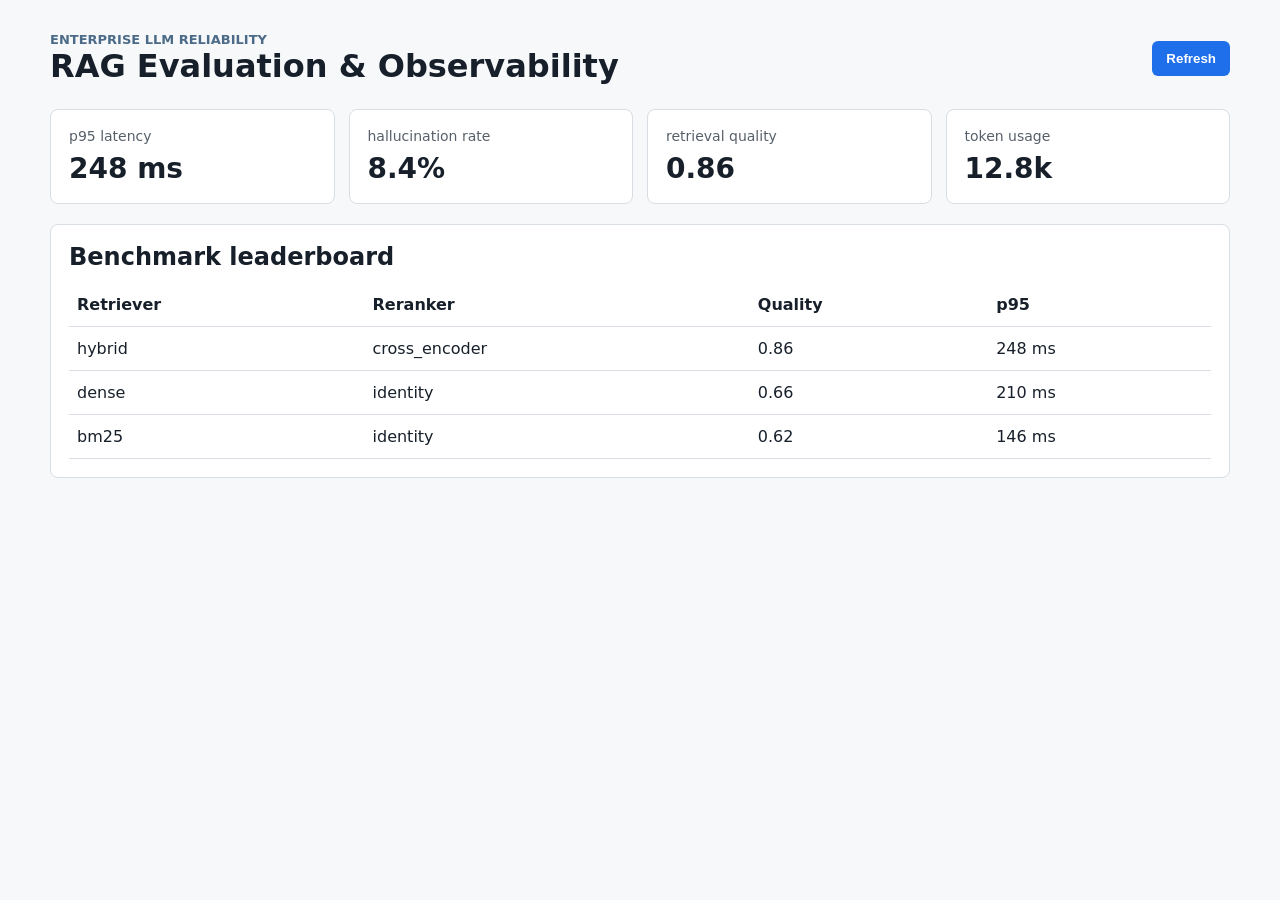
==== frontend/index.html @ 3cdc5534 "Build local RAG evaluation platform foundation" ====
<!doctype html>
<html lang="en">
  <head>
    <meta charset="utf-8" />
    <meta name="viewport" content="width=device-width, initial-scale=1" />
    <title>RAG Observability Dashboard</title>
    <link rel="stylesheet" href="./styles.css" />
  </head>
  <body>
    <main class="shell">
      <header>
        <div>
          <p class="eyebrow">Enterprise LLM Reliability</p>
          <h1>RAG Evaluation & Observability</h1>
        </div>
        <button id="refresh">Refresh</button>
      </header>
      <section class="metrics-grid">
        <article><span>p95 latency</span><strong id="latency">--</strong></article>
        <article><span>hallucination rate</span><strong id="hallucination">--</strong></article>
        <article><span>retrieval quality</span><strong id="retrieval">--</strong></article>
        <article><span>token usage</span><strong id="tokens">--</strong></article>
      </section>
      <section class="panel">
        <h2>Benchmark leaderboard</h2>
        <table>
          <thead><tr><th>Retriever</th><th>Reranker</th><th>Quality</th><th>p95</th></tr></thead>
          <tbody id="leaderboard"></tbody>
        </table>
      </section>
    </main>
    <script src="./main.js"></script>
  </body>
</html>
---- frontend/styles.css ----
:root {
  color-scheme: light;
  font-family: Inter, ui-sans-serif, system-ui, -apple-system, BlinkMacSystemFont, "Segoe UI", sans-serif;
  background: #f7f8fa;
  color: #17202a;
}

body {
  margin: 0;
}

.shell {
  max-width: 1180px;
  margin: 0 auto;
  padding: 32px 20px;
}

header {
  align-items: center;
  display: flex;
  justify-content: space-between;
  margin-bottom: 24px;
}

h1,
h2,
p {
  margin: 0;
}

.eyebrow {
  color: #4b6b88;
  font-size: 13px;
  font-weight: 700;
  letter-spacing: 0;
  text-transform: uppercase;
}

button {
  background: #1f6feb;
  border: 0;
  border-radius: 6px;
  color: white;
  cursor: pointer;
  font-weight: 700;
  padding: 10px 14px;
}

.metrics-grid {
  display: grid;
  gap: 14px;
  grid-template-columns: repeat(auto-fit, minmax(180px, 1fr));
  margin-bottom: 20px;
}

article,
.panel {
  background: white;
  border: 1px solid #d8dee4;
  border-radius: 8px;
  padding: 18px;
}

article span {
  color: #57606a;
  display: block;
  font-size: 14px;
  margin-bottom: 8px;
}

article strong {
  font-size: 28px;
}

table {
  border-collapse: collapse;
  margin-top: 12px;
  width: 100%;
}

th,
td {
  border-bottom: 1px solid #d8dee4;
  padding: 12px 8px;
  text-align: left;
}
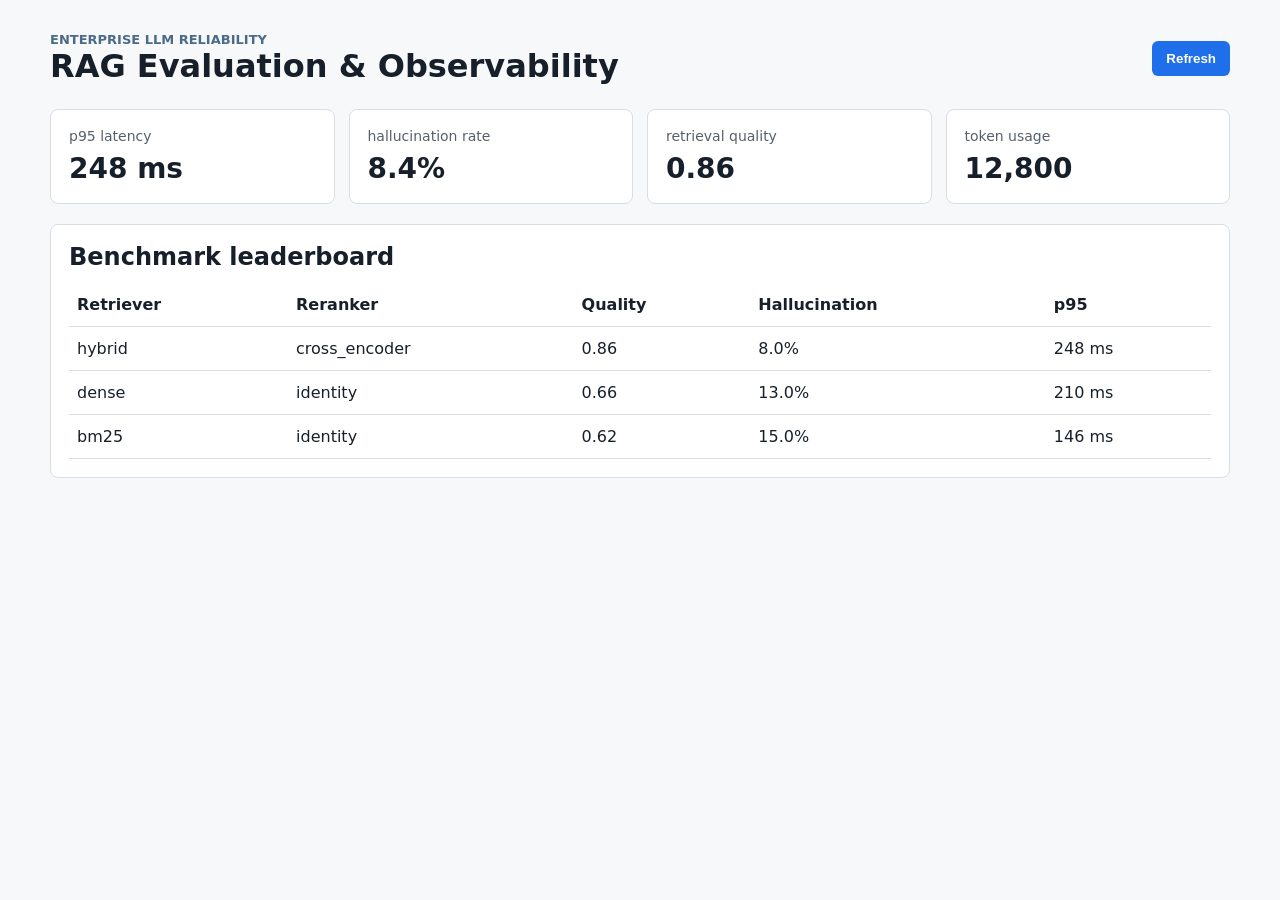
==== commit 1c8a99c2: "Add benchmarking observability dashboard data" ====
--- a/frontend/index.html
+++ b/frontend/index.html
@@ -24,7 +24,15 @@
       <section class="panel">
         <h2>Benchmark leaderboard</h2>
         <table>
-          <thead><tr><th>Retriever</th><th>Reranker</th><th>Quality</th><th>p95</th></tr></thead>
+          <thead>
+            <tr>
+              <th>Retriever</th>
+              <th>Reranker</th>
+              <th>Quality</th>
+              <th>Hallucination</th>
+              <th>p95</th>
+            </tr>
+          </thead>
           <tbody id="leaderboard"></tbody>
         </table>
       </section>
@@ -32,4 +40,3 @@
     <script src="./main.js"></script>
   </body>
 </html>
-
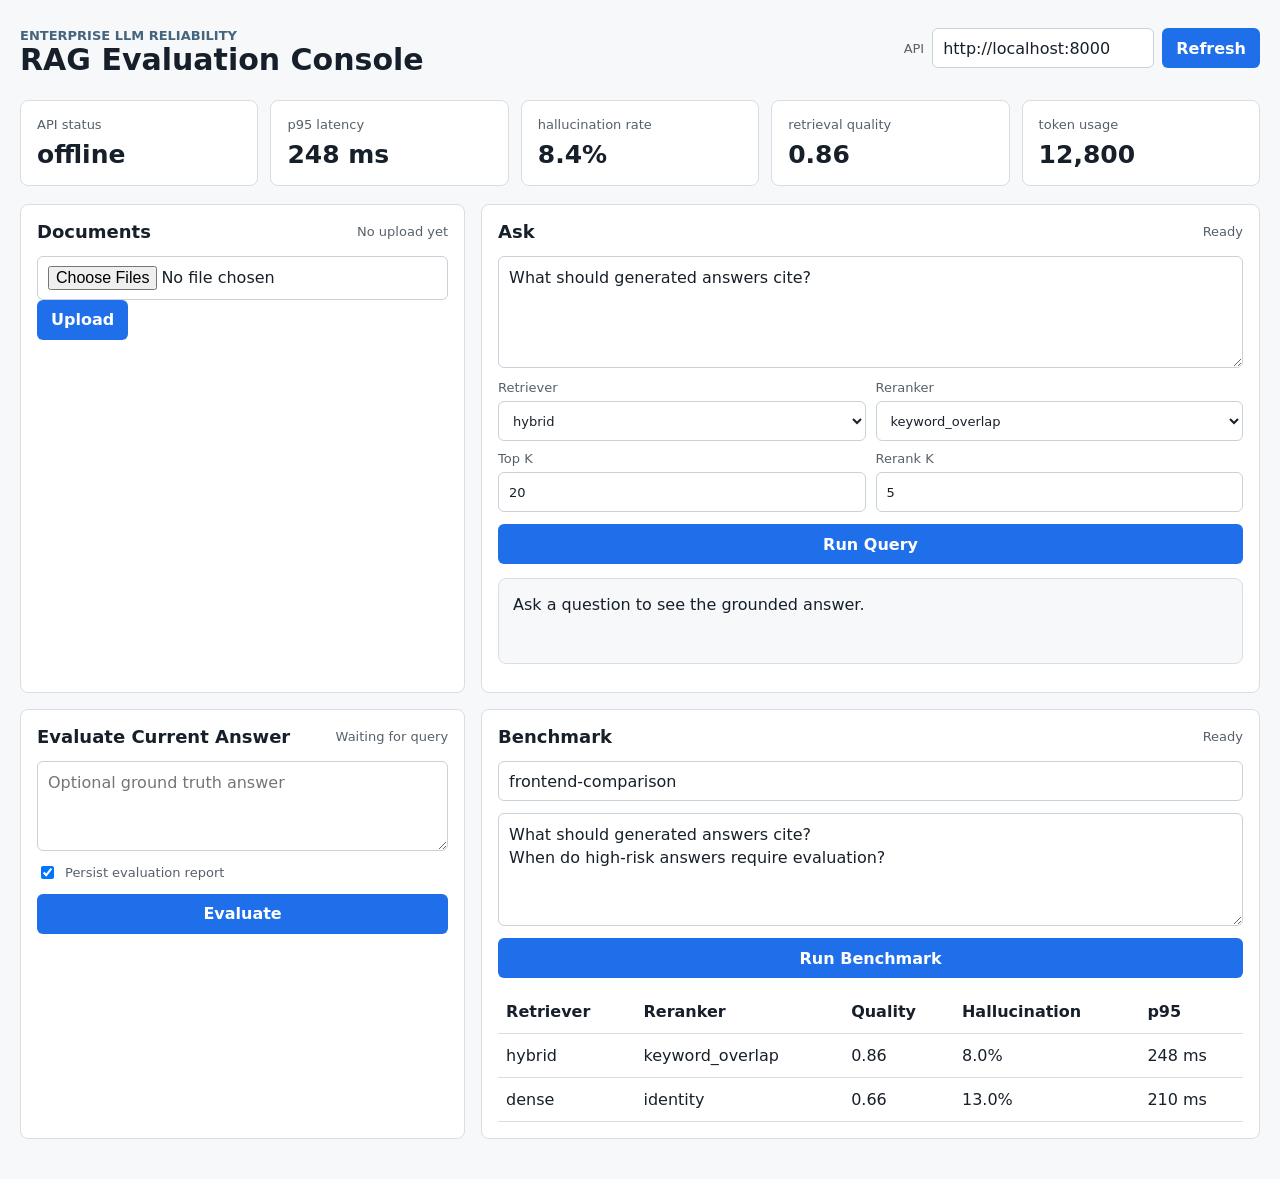
==== commit 78ef4713: "Make frontend console interactive" ====
--- a/frontend/index.html
+++ b/frontend/index.html
@@ -3,38 +3,127 @@
   <head>
     <meta charset="utf-8" />
     <meta name="viewport" content="width=device-width, initial-scale=1" />
-    <title>RAG Observability Dashboard</title>
+    <title>RAG Evaluation Console</title>
     <link rel="stylesheet" href="./styles.css" />
   </head>
   <body>
     <main class="shell">
-      <header>
+      <header class="topbar">
         <div>
           <p class="eyebrow">Enterprise LLM Reliability</p>
-          <h1>RAG Evaluation & Observability</h1>
+          <h1>RAG Evaluation Console</h1>
         </div>
-        <button id="refresh">Refresh</button>
+        <div class="api-control">
+          <label for="api-base">API</label>
+          <input id="api-base" value="http://localhost:8000" />
+          <button id="refresh" type="button">Refresh</button>
+        </div>
       </header>
+
       <section class="metrics-grid">
+        <article><span>API status</span><strong id="api-status">--</strong></article>
         <article><span>p95 latency</span><strong id="latency">--</strong></article>
         <article><span>hallucination rate</span><strong id="hallucination">--</strong></article>
         <article><span>retrieval quality</span><strong id="retrieval">--</strong></article>
         <article><span>token usage</span><strong id="tokens">--</strong></article>
       </section>
-      <section class="panel">
-        <h2>Benchmark leaderboard</h2>
-        <table>
-          <thead>
-            <tr>
-              <th>Retriever</th>
-              <th>Reranker</th>
-              <th>Quality</th>
-              <th>Hallucination</th>
-              <th>p95</th>
-            </tr>
-          </thead>
-          <tbody id="leaderboard"></tbody>
-        </table>
+
+      <section class="workspace">
+        <section class="panel">
+          <div class="panel-heading">
+            <h2>Documents</h2>
+            <span id="upload-status" class="status-text">No upload yet</span>
+          </div>
+          <form id="upload-form">
+            <input id="document-files" type="file" multiple accept=".txt,.md,.markdown,.pdf,.docx" />
+            <button type="submit">Upload</button>
+          </form>
+          <div id="upload-results" class="result-list"></div>
+        </section>
+
+        <section class="panel">
+          <div class="panel-heading">
+            <h2>Ask</h2>
+            <span id="query-status" class="status-text">Ready</span>
+          </div>
+          <form id="query-form" class="stack">
+            <textarea id="question" rows="4">What should generated answers cite?</textarea>
+            <div class="control-grid">
+              <label>
+                Retriever
+                <select id="retriever">
+                  <option value="hybrid">hybrid</option>
+                  <option value="dense">dense</option>
+                  <option value="bm25">bm25</option>
+                  <option value="multi_query">multi_query</option>
+                  <option value="query_decomposition">query_decomposition</option>
+                  <option value="multi_hop">multi_hop</option>
+                </select>
+              </label>
+              <label>
+                Reranker
+                <select id="reranker">
+                  <option value="keyword_overlap">keyword_overlap</option>
+                  <option value="identity">identity</option>
+                  <option value="cross_encoder">cross_encoder</option>
+                  <option value="bge">bge</option>
+                </select>
+              </label>
+              <label>
+                Top K
+                <input id="top-k" type="number" value="20" min="1" max="100" />
+              </label>
+              <label>
+                Rerank K
+                <input id="rerank-top-k" type="number" value="5" min="1" max="25" />
+              </label>
+            </div>
+            <button type="submit">Run Query</button>
+          </form>
+          <div id="answer" class="answer-box">Ask a question to see the grounded answer.</div>
+          <div id="sources" class="source-list"></div>
+        </section>
+
+        <section class="panel">
+          <div class="panel-heading">
+            <h2>Evaluate Current Answer</h2>
+            <span id="eval-status" class="status-text">Waiting for query</span>
+          </div>
+          <form id="evaluate-form" class="stack">
+            <textarea id="ground-truth" rows="3" placeholder="Optional ground truth answer"></textarea>
+            <label class="checkbox-row">
+              <input id="persist-eval" type="checkbox" checked />
+              Persist evaluation report
+            </label>
+            <button type="submit">Evaluate</button>
+          </form>
+          <div id="evaluation-results" class="result-list"></div>
+        </section>
+
+        <section class="panel">
+          <div class="panel-heading">
+            <h2>Benchmark</h2>
+            <span id="benchmark-status" class="status-text">Ready</span>
+          </div>
+          <form id="benchmark-form" class="stack">
+            <input id="benchmark-name" value="frontend-comparison" />
+            <textarea id="benchmark-questions" rows="4">What should generated answers cite?
+When do high-risk answers require evaluation?</textarea>
+            <button type="submit">Run Benchmark</button>
+          </form>
+          <table>
+            <thead>
+              <tr>
+                <th>Retriever</th>
+                <th>Reranker</th>
+                <th>Quality</th>
+                <th>Hallucination</th>
+                <th>p95</th>
+              </tr>
+            </thead>
+            <tbody id="leaderboard"></tbody>
+          </table>
+        </section>
       </section>
     </main>
     <script src="./main.js"></script>
--- a/frontend/styles.css
+++ b/frontend/styles.css
@@ -1,8 +1,12 @@
 :root {
   color-scheme: light;
   font-family: Inter, ui-sans-serif, system-ui, -apple-system, BlinkMacSystemFont, "Segoe UI", sans-serif;
-  background: #f7f8fa;
+  background: #f6f8fa;
   color: #17202a;
+}
+
+* {
+  box-sizing: border-box;
 }
 
 body {
@@ -10,16 +14,17 @@
 }
 
 .shell {
-  max-width: 1180px;
+  max-width: 1280px;
   margin: 0 auto;
-  padding: 32px 20px;
-}
-
-header {
-  align-items: center;
-  display: flex;
+  padding: 28px 20px 40px;
+}
+
+.topbar {
+  align-items: flex-start;
+  display: flex;
+  gap: 16px;
   justify-content: space-between;
-  margin-bottom: 24px;
+  margin-bottom: 22px;
 }
 
 h1,
@@ -28,12 +33,51 @@
   margin: 0;
 }
 
+h1 {
+  font-size: 30px;
+  line-height: 1.15;
+}
+
+h2 {
+  font-size: 18px;
+}
+
 .eyebrow {
-  color: #4b6b88;
+  color: #45647d;
   font-size: 13px;
   font-weight: 700;
   letter-spacing: 0;
   text-transform: uppercase;
+}
+
+.api-control {
+  align-items: center;
+  display: flex;
+  gap: 8px;
+}
+
+button,
+input,
+select,
+textarea {
+  font: inherit;
+}
+
+input,
+select,
+textarea {
+  background: #ffffff;
+  border: 1px solid #c9d1d9;
+  border-radius: 6px;
+  color: #17202a;
+  min-height: 40px;
+  padding: 9px 10px;
+  width: 100%;
+}
+
+textarea {
+  line-height: 1.45;
+  resize: vertical;
 }
 
 button {
@@ -43,14 +87,20 @@
   color: white;
   cursor: pointer;
   font-weight: 700;
+  min-height: 40px;
   padding: 10px 14px;
+  white-space: nowrap;
+}
+
+button:hover {
+  background: #195fc9;
 }
 
 .metrics-grid {
   display: grid;
-  gap: 14px;
-  grid-template-columns: repeat(auto-fit, minmax(180px, 1fr));
-  margin-bottom: 20px;
+  gap: 12px;
+  grid-template-columns: repeat(auto-fit, minmax(170px, 1fr));
+  margin-bottom: 18px;
 }
 
 article,
@@ -58,18 +108,117 @@
   background: white;
   border: 1px solid #d8dee4;
   border-radius: 8px;
-  padding: 18px;
+  padding: 16px;
 }
 
 article span {
   color: #57606a;
   display: block;
-  font-size: 14px;
+  font-size: 13px;
   margin-bottom: 8px;
 }
 
 article strong {
-  font-size: 28px;
+  font-size: 25px;
+}
+
+.workspace {
+  display: grid;
+  gap: 16px;
+  grid-template-columns: minmax(280px, 0.8fr) minmax(360px, 1.4fr);
+}
+
+.panel-heading {
+  align-items: center;
+  display: flex;
+  gap: 12px;
+  justify-content: space-between;
+  margin-bottom: 14px;
+}
+
+.status-text {
+  color: #57606a;
+  font-size: 13px;
+}
+
+.status-text[data-tone="good"] {
+  color: #1a7f37;
+}
+
+.status-text[data-tone="bad"] {
+  color: #cf222e;
+}
+
+.stack {
+  display: grid;
+  gap: 12px;
+}
+
+.control-grid {
+  display: grid;
+  gap: 10px;
+  grid-template-columns: repeat(2, minmax(0, 1fr));
+}
+
+label {
+  color: #57606a;
+  display: grid;
+  font-size: 13px;
+  gap: 6px;
+}
+
+.checkbox-row {
+  align-items: center;
+  display: flex;
+  gap: 8px;
+}
+
+.checkbox-row input {
+  min-height: auto;
+  width: auto;
+}
+
+.answer-box {
+  background: #f6f8fa;
+  border: 1px solid #d8dee4;
+  border-radius: 8px;
+  line-height: 1.55;
+  margin-top: 14px;
+  min-height: 86px;
+  padding: 14px;
+  white-space: pre-wrap;
+}
+
+.source-list,
+.result-list {
+  display: grid;
+  gap: 8px;
+  margin-top: 12px;
+}
+
+.source-item,
+.result-row {
+  background: #f6f8fa;
+  border: 1px solid #d8dee4;
+  border-radius: 8px;
+  padding: 10px;
+}
+
+.source-item summary {
+  cursor: pointer;
+  font-weight: 700;
+}
+
+.source-item p {
+  color: #3b4856;
+  line-height: 1.5;
+  margin-top: 8px;
+}
+
+.result-row {
+  align-items: center;
+  display: flex;
+  justify-content: space-between;
 }
 
 table {
@@ -85,3 +234,15 @@
   text-align: left;
 }
 
+@media (max-width: 860px) {
+  .topbar,
+  .api-control {
+    align-items: stretch;
+    flex-direction: column;
+  }
+
+  .workspace,
+  .control-grid {
+    grid-template-columns: 1fr;
+  }
+}
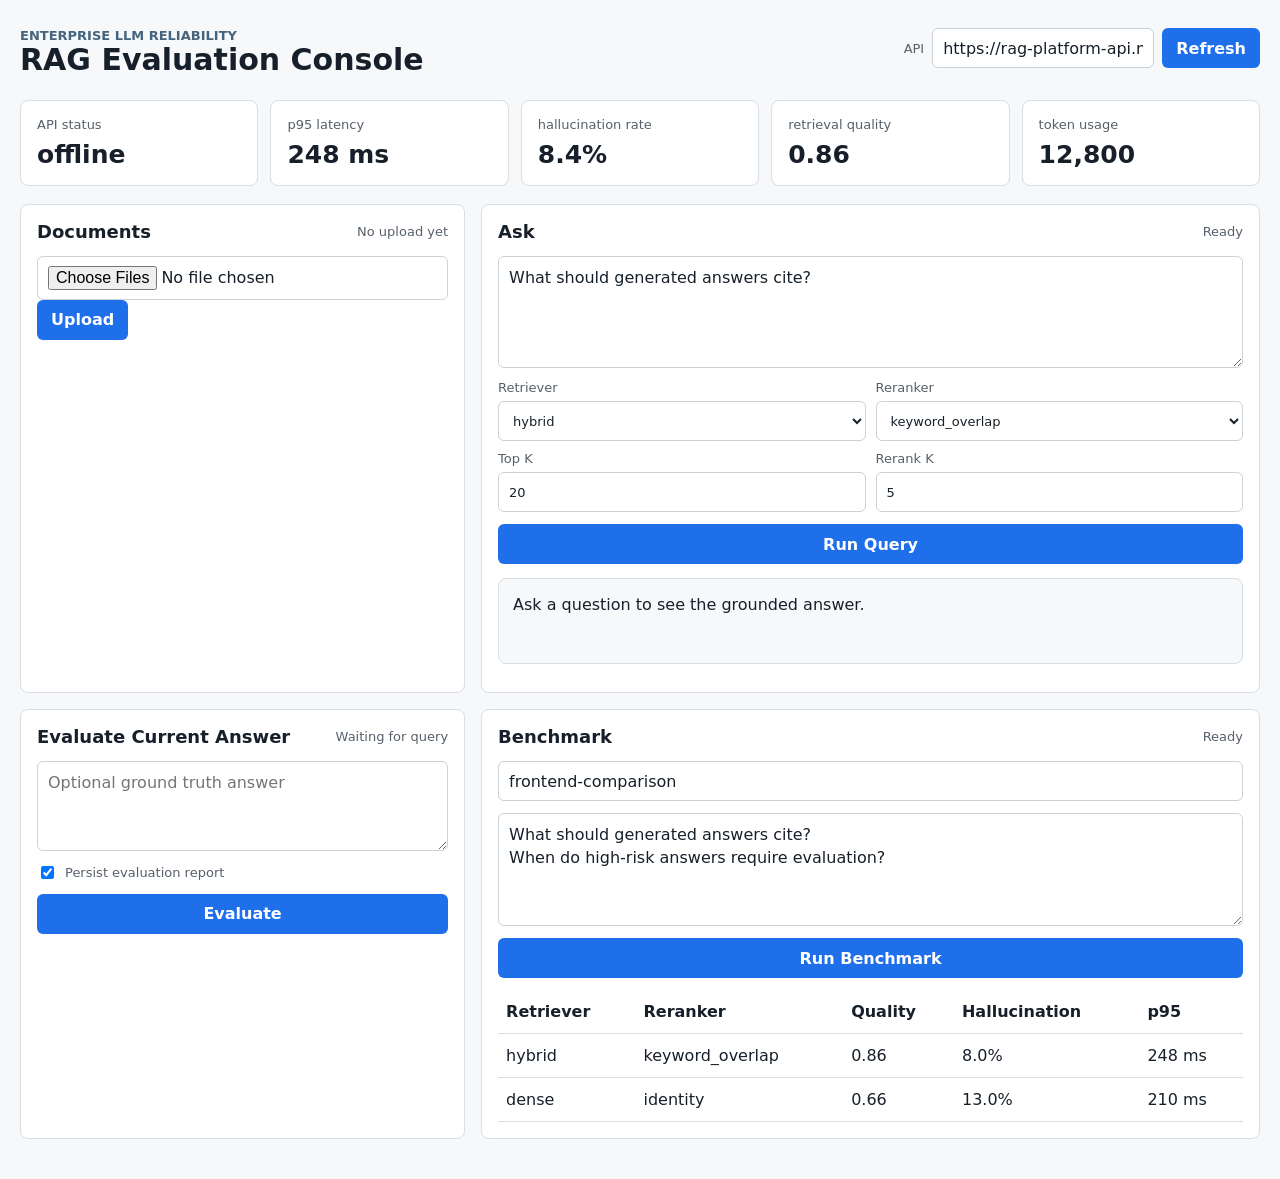
==== commit 0ec8f2e7: "Add hosted frontend deployment support" ====
--- a/frontend/index.html
+++ b/frontend/index.html
@@ -15,7 +15,7 @@
         </div>
         <div class="api-control">
           <label for="api-base">API</label>
-          <input id="api-base" value="http://localhost:8000" />
+          <input id="api-base" />
           <button id="refresh" type="button">Refresh</button>
         </div>
       </header>
@@ -126,6 +126,7 @@
         </section>
       </section>
     </main>
+    <script src="./config.js"></script>
     <script src="./main.js"></script>
   </body>
 </html>
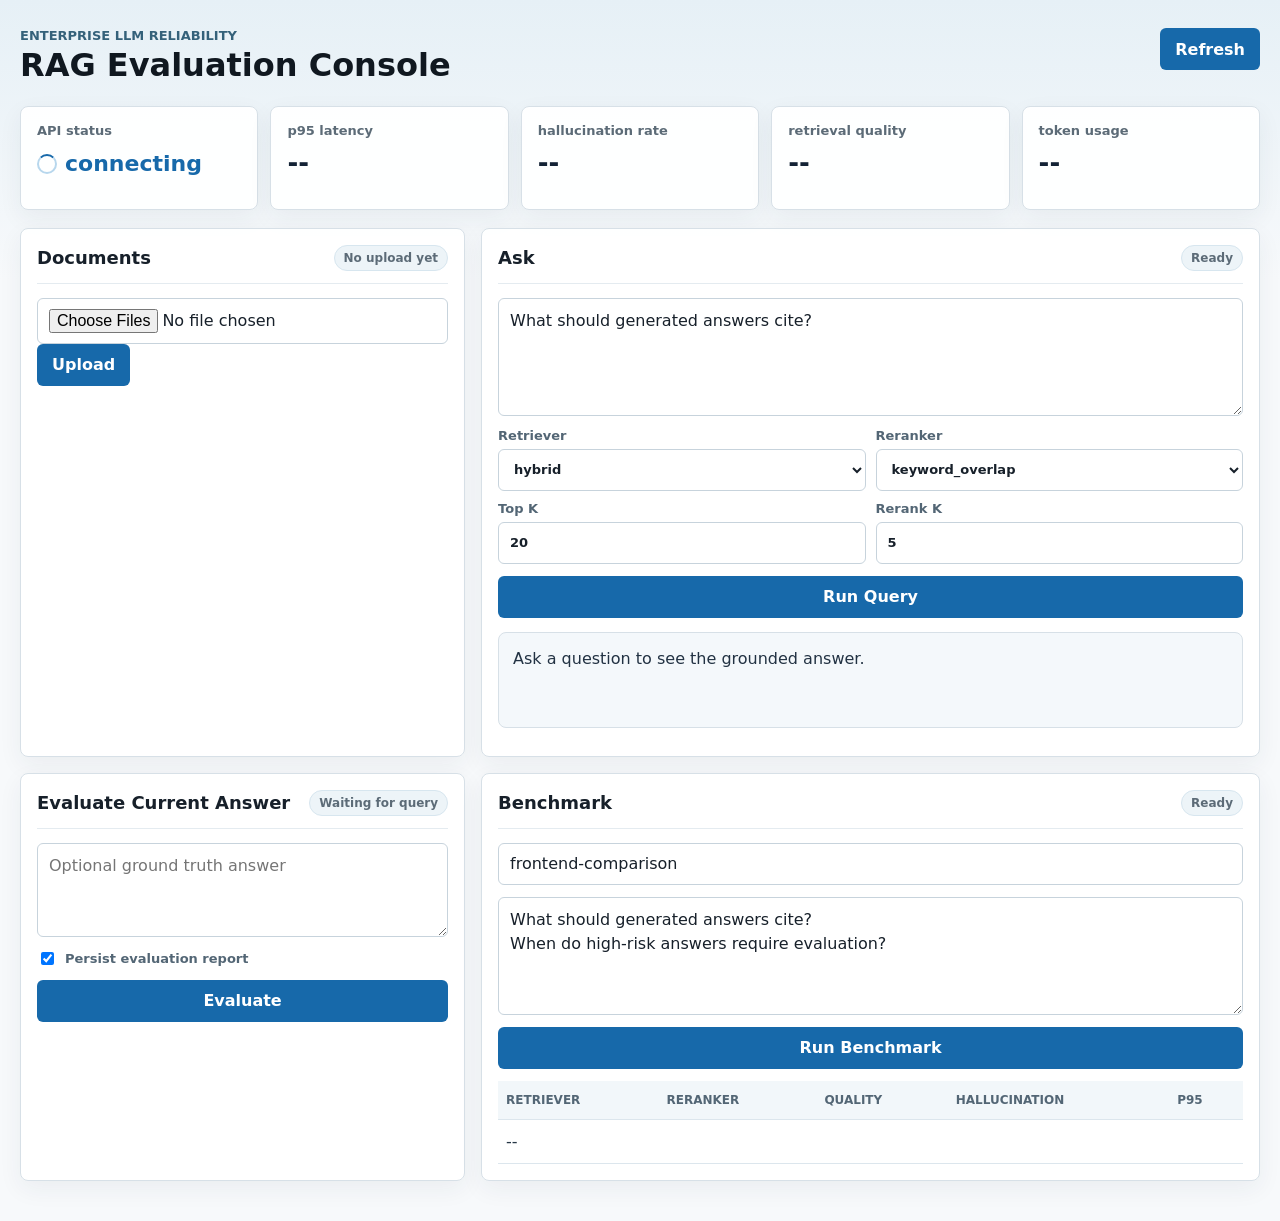
==== commit a3e184cf: "Hide frontend API URL control" ====
--- a/frontend/index.html
+++ b/frontend/index.html
@@ -13,9 +13,7 @@
           <p class="eyebrow">Enterprise LLM Reliability</p>
           <h1>RAG Evaluation Console</h1>
         </div>
-        <div class="api-control">
-          <label for="api-base">API</label>
-          <input id="api-base" />
+        <div class="header-actions">
           <button id="refresh" type="button">Refresh</button>
         </div>
       </header>
--- a/frontend/styles.css
+++ b/frontend/styles.css
@@ -1,8 +1,8 @@
 :root {
   color-scheme: light;
   font-family: Inter, ui-sans-serif, system-ui, -apple-system, BlinkMacSystemFont, "Segoe UI", sans-serif;
-  background: #f6f8fa;
-  color: #17202a;
+  background: #eef4f8;
+  color: #16212f;
 }
 
 * {
@@ -10,19 +10,22 @@
 }
 
 body {
+  background:
+    linear-gradient(180deg, #e6f0f6 0, #f7f9fb 280px),
+    #f7f9fb;
   margin: 0;
 }
 
 .shell {
+  margin: 0 auto;
   max-width: 1280px;
-  margin: 0 auto;
   padding: 28px 20px 40px;
 }
 
 .topbar {
   align-items: flex-start;
   display: flex;
-  gap: 16px;
+  gap: 18px;
   justify-content: space-between;
   margin-bottom: 22px;
 }
@@ -34,26 +37,30 @@
 }
 
 h1 {
-  font-size: 30px;
+  color: #101820;
+  font-size: 32px;
   line-height: 1.15;
 }
 
 h2 {
+  color: #17202a;
   font-size: 18px;
 }
 
 .eyebrow {
-  color: #45647d;
+  color: #34617a;
   font-size: 13px;
-  font-weight: 700;
+  font-weight: 800;
   letter-spacing: 0;
+  margin-bottom: 4px;
   text-transform: uppercase;
 }
 
-.api-control {
+.header-actions {
   align-items: center;
   display: flex;
   gap: 8px;
+  justify-content: flex-end;
 }
 
 button,
@@ -67,33 +74,47 @@
 select,
 textarea {
   background: #ffffff;
-  border: 1px solid #c9d1d9;
+  border: 1px solid #c7d3dc;
   border-radius: 6px;
   color: #17202a;
-  min-height: 40px;
-  padding: 9px 10px;
+  min-height: 42px;
+  outline: none;
+  padding: 10px 11px;
+  transition: border-color 140ms ease, box-shadow 140ms ease;
   width: 100%;
 }
 
+input:focus,
+select:focus,
+textarea:focus {
+  border-color: #2470c7;
+  box-shadow: 0 0 0 3px rgba(36, 112, 199, 0.15);
+}
+
 textarea {
-  line-height: 1.45;
+  line-height: 1.5;
   resize: vertical;
 }
 
 button {
-  background: #1f6feb;
+  background: #1769aa;
   border: 0;
   border-radius: 6px;
   color: white;
   cursor: pointer;
-  font-weight: 700;
-  min-height: 40px;
-  padding: 10px 14px;
+  font-weight: 800;
+  min-height: 42px;
+  padding: 10px 15px;
+  transition: background 140ms ease, transform 140ms ease;
   white-space: nowrap;
 }
 
 button:hover {
-  background: #195fc9;
+  background: #10598f;
+}
+
+button:active {
+  transform: translateY(1px);
 }
 
 .metrics-grid {
@@ -105,21 +126,56 @@
 
 article,
 .panel {
-  background: white;
-  border: 1px solid #d8dee4;
+  background: rgba(255, 255, 255, 0.96);
+  border: 1px solid #d7e0e7;
   border-radius: 8px;
+  box-shadow: 0 8px 24px rgba(31, 52, 72, 0.06);
   padding: 16px;
 }
 
+article {
+  min-height: 104px;
+}
+
 article span {
-  color: #57606a;
+  color: #5c6b77;
   display: block;
   font-size: 13px;
-  margin-bottom: 8px;
+  font-weight: 700;
+  margin-bottom: 10px;
 }
 
 article strong {
-  font-size: 25px;
+  align-items: center;
+  color: #132235;
+  display: inline-flex;
+  font-size: 26px;
+  gap: 8px;
+  line-height: 1.2;
+  min-height: 32px;
+}
+
+#api-status[data-tone="good"] {
+  color: #1c7c44;
+}
+
+#api-status[data-tone="bad"] {
+  color: #b42318;
+}
+
+#api-status[data-tone="loading"] {
+  color: #1769aa;
+  font-size: 22px;
+}
+
+#api-status[data-tone="loading"]::before {
+  animation: spin 900ms linear infinite;
+  border: 2px solid #b7d7ed;
+  border-radius: 50%;
+  border-top-color: #1769aa;
+  content: "";
+  height: 16px;
+  width: 16px;
 }
 
 .workspace {
@@ -130,23 +186,34 @@
 
 .panel-heading {
   align-items: center;
+  border-bottom: 1px solid #e4ebf0;
   display: flex;
   gap: 12px;
   justify-content: space-between;
   margin-bottom: 14px;
+  padding-bottom: 12px;
 }
 
 .status-text {
-  color: #57606a;
-  font-size: 13px;
+  background: #edf4f8;
+  border: 1px solid #d7e6ef;
+  border-radius: 999px;
+  color: #5c6b77;
+  font-size: 12px;
+  font-weight: 800;
+  padding: 5px 9px;
 }
 
 .status-text[data-tone="good"] {
-  color: #1a7f37;
+  background: #e8f6ee;
+  border-color: #b9e3c8;
+  color: #1c7c44;
 }
 
 .status-text[data-tone="bad"] {
-  color: #cf222e;
+  background: #fff0ee;
+  border-color: #f2c4bf;
+  color: #b42318;
 }
 
 .stack {
@@ -161,9 +228,10 @@
 }
 
 label {
-  color: #57606a;
+  color: #536675;
   display: grid;
   font-size: 13px;
+  font-weight: 700;
   gap: 6px;
 }
 
@@ -179,12 +247,13 @@
 }
 
 .answer-box {
-  background: #f6f8fa;
-  border: 1px solid #d8dee4;
+  background: #f4f8fb;
+  border: 1px solid #d7e0e7;
   border-radius: 8px;
+  color: #223243;
   line-height: 1.55;
   margin-top: 14px;
-  min-height: 86px;
+  min-height: 96px;
   padding: 14px;
   white-space: pre-wrap;
 }
@@ -198,15 +267,16 @@
 
 .source-item,
 .result-row {
-  background: #f6f8fa;
-  border: 1px solid #d8dee4;
+  background: #f7fafc;
+  border: 1px solid #dce6ed;
   border-radius: 8px;
   padding: 10px;
 }
 
 .source-item summary {
+  color: #1c4f74;
   cursor: pointer;
-  font-weight: 700;
+  font-weight: 800;
 }
 
 .source-item p {
@@ -224,20 +294,45 @@
 table {
   border-collapse: collapse;
   margin-top: 12px;
+  overflow: hidden;
   width: 100%;
+}
+
+thead {
+  background: #f2f7fa;
 }
 
 th,
 td {
-  border-bottom: 1px solid #d8dee4;
+  border-bottom: 1px solid #dce6ed;
   padding: 12px 8px;
   text-align: left;
 }
 
+th {
+  color: #536675;
+  font-size: 12px;
+  font-weight: 800;
+  text-transform: uppercase;
+}
+
+td {
+  color: #263746;
+}
+
+@keyframes spin {
+  to {
+    transform: rotate(360deg);
+  }
+}
+
 @media (max-width: 860px) {
   .topbar,
-  .api-control {
+  .header-actions {
     align-items: stretch;
+  }
+
+  .topbar {
     flex-direction: column;
   }
 
